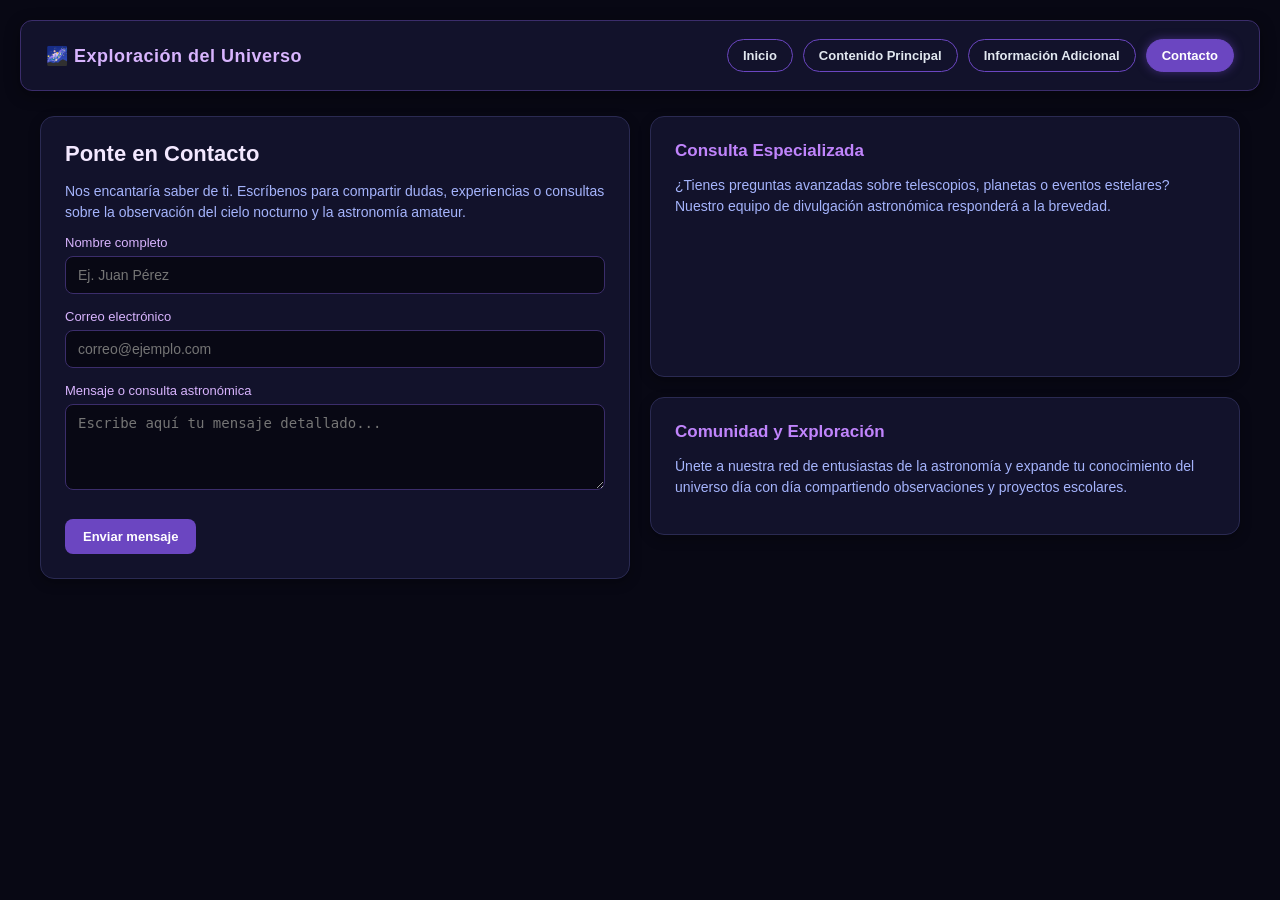
==== contacto.html @ 1d877252 "Crear contacto.html" ====
<!DOCTYPE html>
<html lang="es">
<head>
    <meta charset="UTF-8">
    <meta name="viewport" content="width=device-width, initial-scale=1.0">
    <title>El Universo - Contacto</title>
    <link rel="stylesheet" href="estilos.css">
</head>
<body>
    <header>
        <div class="logo">🌌 Exploración del Universo</div>
        <nav>
            <a href="index.html" class="nav-link">Inicio</a>
            <a href="contenido.html" class="nav-link">Contenido Principal</a>
            <a href="informacion.html" class="nav-link">Información Adicional</a>
            <a href="contacto.html" class="nav-link active">Contacto</a>
        </nav>
    </header>

    <main>
        <div class="col-2">
            <div class="tarjeta">
                <h1>Ponte en Contacto</h1>
                <p>Nos encantaría saber de ti. Escríbenos para compartir dudas, experiencias o consultas sobre la observación del cielo nocturno y la astronomía amateur.</p>
                
                <form action="#" method="get" onsubmit="alert('¡Mensaje enviado con éxito! Gracias por contactarnos.'); return false;">
                    <label for="nombre">Nombre completo</label>
                    <input type="text" id="nombre" name="nombre" placeholder="Ej. Juan Pérez" required>

                    <label for="correo">Correo electrónico</label>
                    <input type="email" id="correo" name="correo" placeholder="correo@ejemplo.com" required>

                    <label for="mensaje">Mensaje o consulta astronómica</label>
                    <textarea id="mensaje" name="mensaje" rows="4" placeholder="Escribe aquí tu mensaje detallado..." required></textarea>

                    <button type="submit" class="btn-accion">Enviar mensaje</button>
                </form>
            </div>

            <div>
                <div class="tarjeta">
                    <h2>Consulta Especializada</h2>
                    <p>¿Tienes preguntas avanzadas sobre telescopios, planetas o eventos estelares? Nuestro equipo de divulgación astronómica responderá a la brevedad.</p>
                    <div class="imagen-box" style="height: 120px; background-image: url('https://images.unsplash.com/photo-1516339901601-2e1b62dc0c45?auto=format&fit=crop&w=600&q=80');"></div>
                </div>

                <div class="tarjeta">
                    <h2>Comunidad y Exploración</h2>
                    <p>Únete a nuestra red de entusiastas de la astronomía y expande tu conocimiento del universo día con día compartiendo observaciones y proyectos escolares.</p>
                </div>
            </div>
        </div>
    </main>
</body>
</html>
---- estilos.css ----
/* ==========================================
   ESTILOS GENERALES - PRÁCTICA "EL UNIVERSO"
   ========================================== */
* {
    box-sizing: border-box;
}

body {
    background-color: #080814;
    color: #ffffff;
    font-family: 'Segoe UI', Tahoma, Geneva, Verdana, sans-serif;
    margin: 0;
    padding: 20px;
}

/* ==========================================
   ENCABEZADO Y MENÚ DE NAVEGACIÓN
   ========================================== */
header {
    background-color: #12122b;
    padding: 18px 25px;
    border-radius: 12px;
    border: 1px solid #3b2d6b;
    display: flex;
    justify-content: space-between;
    align-items: center;
    margin-bottom: 25px;
    box-shadow: 0 4px 15px rgba(0, 0, 0, 0.4);
}

.logo {
    font-size: 18px;
    font-weight: bold;
    color: #d8b4fe;
    letter-spacing: 0.5px;
}

nav {
    display: flex;
    gap: 10px;
    flex-wrap: wrap;
}

.nav-link {
    background: transparent;
    color: #e2e8f0;
    border: 1px solid #6b46c1;
    padding: 8px 15px;
    border-radius: 20px;
    font-size: 13px;
    font-weight: 600;
    text-decoration: none;
    transition: all 0.3s ease;
}

.nav-link.active, .nav-link:hover {
    background-color: #6b46c1;
    color: #ffffff;
    box-shadow: 0 0 10px rgba(107, 70, 193, 0.5);
}

/* ==========================================
   ESTRUCTURA Y CONTENEDORES (TARJETAS)
   ========================================== */
main {
    max-width: 1200px;
    margin: 0 auto;
}

.tarjeta {
    background-color: #12122b;
    border: 1px solid #2a2a52;
    border-radius: 14px;
    padding: 24px;
    margin-bottom: 20px;
    box-shadow: 0 4px 12px rgba(0, 0, 0, 0.3);
}

.sub-tarjeta {
    background-color: #0b0b1a;
    border: 1px solid #2a2a52;
    border-radius: 10px;
    padding: 15px;
    transition: transform 0.2s ease;
}

.sub-tarjeta:hover {
    border-color: #6b46c1;
    transform: translateY(-3px);
}

.sub-tarjeta img {
    width: 100%;
    height: 110px;
    object-fit: cover;
    border-radius: 6px;
    margin-bottom: 10px;
}

/* ==========================================
   SISTEMA DE REJILLAS (GRID)
   ========================================== */
.col-2 {
    display: grid;
    grid-template-columns: 1fr 1fr;
    gap: 20px;
}

.col-3 {
    display: grid;
    grid-template-columns: repeat(auto-fit, minmax(250px, 1fr));
    gap: 15px;
}

.col-4 {
    display: grid;
    grid-template-columns: repeat(auto-fit, minmax(220px, 1fr));
    gap: 15px;
}

@media (max-width: 768px) {
    .col-2 {
        grid-template-columns: 1fr;
    }
    header {
        flex-direction: column;
        gap: 15px;
        align-items: flex-start;
    }
}

/* ==========================================
   TIPOGRAFÍA E IMÁGENES
   ========================================== */
h1 {
    font-size: 22px;
    color: #f3e8ff;
    margin-top: 0;
    margin-bottom: 12px;
}

h2 {
    font-size: 17px;
    color: #c084fc;
    margin-top: 0;
    margin-bottom: 10px;
}

p {
    font-size: 14px;
    color: #a5b4fc;
    line-height: 1.5;
    margin-bottom: 12px;
}

ul {
    margin: 0;
    padding-left: 20px;
}

ul li {
    font-size: 14px;
    color: #a5b4fc;
    margin-bottom: 6px;
}

.imagen-box {
    width: 100%;
    height: 180px;
    background-size: cover;
    background-position: center;
    border-radius: 10px;
    margin-top: 15px;
}

/* ==========================================
   BOTONES Y FORMULARIOS
   ========================================== */
.btn-accion {
    display: inline-block;
    background-color: #6b46c1;
    color: white;
    border: none;
    padding: 10px 18px;
    border-radius: 8px;
    font-size: 13px;
    font-weight: bold;
    text-decoration: none;
    cursor: pointer;
    transition: background-color 0.3s ease;
    margin-top: 10px;
}

.btn-accion:hover {
    background-color: #553c9a;
}

label {
    display: block;
    font-size: 13px;
    color: #d8b4fe;
    margin-bottom: 6px;
    font-weight: 500;
}

input, textarea {
    width: 100%;
    padding: 10px 12px;
    margin-bottom: 15px;
    background-color: #080814;
    border: 1px solid #3b2d6b;
    color: white;
    border-radius: 8px;
    box-sizing: border-box;
    font-size: 14px;
}

input:focus, textarea:focus {
    outline: none;
    border-color: #c084fc;
}
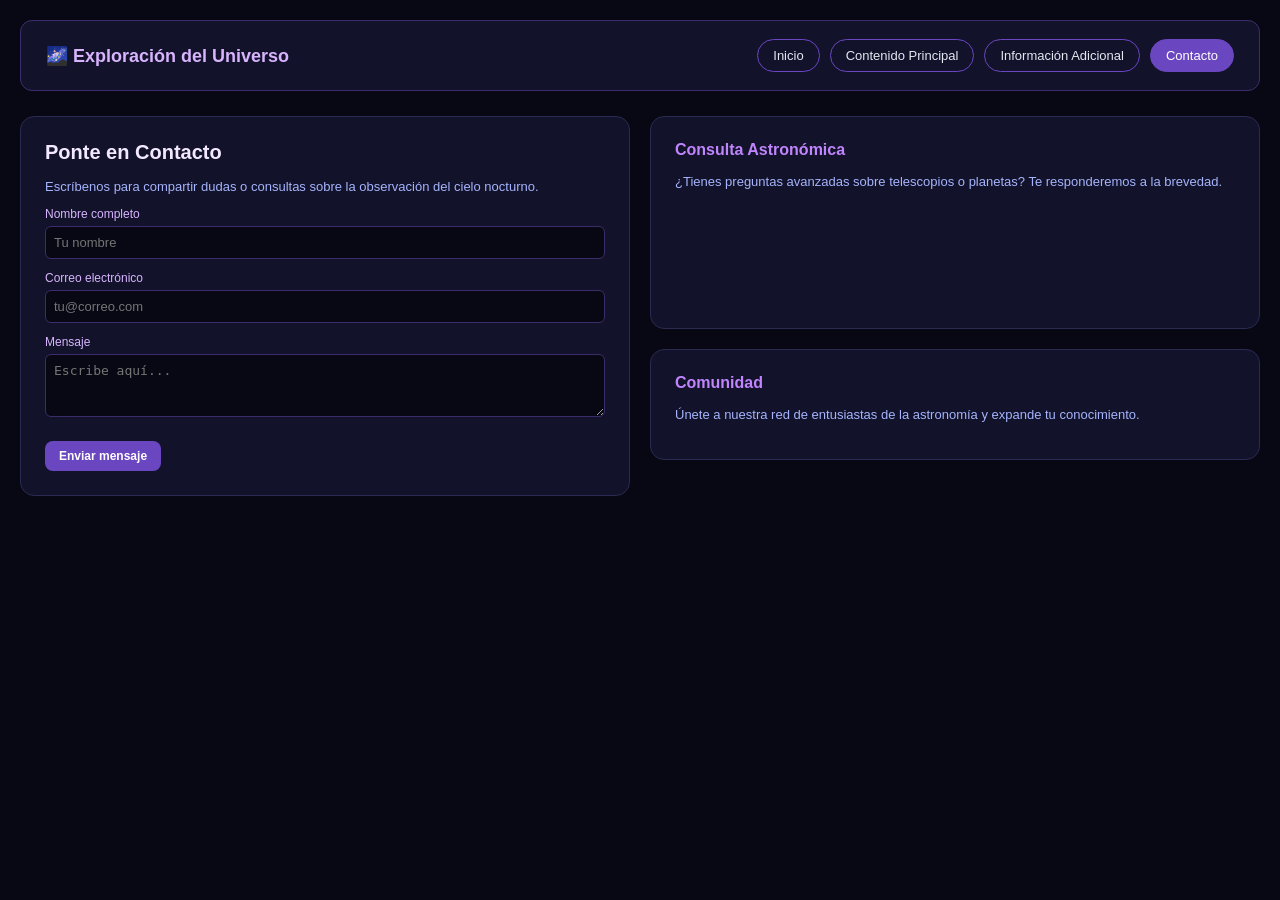
==== commit b7a3e5b7: "Revise contact form and section headings Updated contact form and descriptions for clarity." ====
--- a/contacto.html
+++ b/contacto.html
@@ -21,17 +21,17 @@
         <div class="col-2">
             <div class="tarjeta">
                 <h1>Ponte en Contacto</h1>
-                <p>Nos encantaría saber de ti. Escríbenos para compartir dudas, experiencias o consultas sobre la observación del cielo nocturno y la astronomía amateur.</p>
+                <p>Escríbenos para compartir dudas o consultas sobre la observación del cielo nocturno.</p>
                 
-                <form action="#" method="get" onsubmit="alert('¡Mensaje enviado con éxito! Gracias por contactarnos.'); return false;">
+                <form action="#" method="get" onsubmit="alert('¡Mensaje enviado con éxito!'); return false;">
                     <label for="nombre">Nombre completo</label>
-                    <input type="text" id="nombre" name="nombre" placeholder="Ej. Juan Pérez" required>
+                    <input type="text" id="nombre" name="nombre" placeholder="Tu nombre" required>
 
                     <label for="correo">Correo electrónico</label>
-                    <input type="email" id="correo" name="correo" placeholder="correo@ejemplo.com" required>
+                    <input type="email" id="correo" name="correo" placeholder="tu@correo.com" required>
 
-                    <label for="mensaje">Mensaje o consulta astronómica</label>
-                    <textarea id="mensaje" name="mensaje" rows="4" placeholder="Escribe aquí tu mensaje detallado..." required></textarea>
+                    <label for="mensaje">Mensaje</label>
+                    <textarea id="mensaje" name="mensaje" rows="3" placeholder="Escribe aquí..." required></textarea>
 
                     <button type="submit" class="btn-accion">Enviar mensaje</button>
                 </form>
@@ -39,14 +39,13 @@
 
             <div>
                 <div class="tarjeta">
-                    <h2>Consulta Especializada</h2>
-                    <p>¿Tienes preguntas avanzadas sobre telescopios, planetas o eventos estelares? Nuestro equipo de divulgación astronómica responderá a la brevedad.</p>
-                    <div class="imagen-box" style="height: 120px; background-image: url('https://images.unsplash.com/photo-1516339901601-2e1b62dc0c45?auto=format&fit=crop&w=600&q=80');"></div>
+                    <h2>Consulta Astronómica</h2>
+                    <p>¿Tienes preguntas avanzadas sobre telescopios o planetas? Te responderemos a la brevedad.</p>
+                    <div class="imagen-box" style="height: 100px; background-image: url('https://images.unsplash.com/photo-1516339901601-2e1b62dc0c45?auto=format&fit=crop&w=600&q=80');"></div>
                 </div>
-
                 <div class="tarjeta">
-                    <h2>Comunidad y Exploración</h2>
-                    <p>Únete a nuestra red de entusiastas de la astronomía y expande tu conocimiento del universo día con día compartiendo observaciones y proyectos escolares.</p>
+                    <h2>Comunidad</h2>
+                    <p>Únete a nuestra red de entusiastas de la astronomía y expande tu conocimiento.</p>
                 </div>
             </div>
         </div>
--- a/estilos.css
+++ b/estilos.css
@@ -1,6 +1,3 @@
-/* ==========================================
-   ESTILOS GENERALES - PRÁCTICA "EL UNIVERSO"
-   ========================================== */
 * {
     box-sizing: border-box;
 }
@@ -8,14 +5,11 @@
 body {
     background-color: #080814;
     color: #ffffff;
-    font-family: 'Segoe UI', Tahoma, Geneva, Verdana, sans-serif;
+    font-family: Arial, sans-serif;
     margin: 0;
     padding: 20px;
 }
 
-/* ==========================================
-   ENCABEZADO Y MENÚ DE NAVEGACIÓN
-   ========================================== */
 header {
     background-color: #12122b;
     padding: 18px 25px;
@@ -25,14 +19,12 @@
     justify-content: space-between;
     align-items: center;
     margin-bottom: 25px;
-    box-shadow: 0 4px 15px rgba(0, 0, 0, 0.4);
 }
 
 .logo {
     font-size: 18px;
     font-weight: bold;
     color: #d8b4fe;
-    letter-spacing: 0.5px;
 }
 
 nav {
@@ -48,23 +40,12 @@
     padding: 8px 15px;
     border-radius: 20px;
     font-size: 13px;
-    font-weight: 600;
     text-decoration: none;
-    transition: all 0.3s ease;
 }
 
 .nav-link.active, .nav-link:hover {
     background-color: #6b46c1;
     color: #ffffff;
-    box-shadow: 0 0 10px rgba(107, 70, 193, 0.5);
-}
-
-/* ==========================================
-   ESTRUCTURA Y CONTENEDORES (TARJETAS)
-   ========================================== */
-main {
-    max-width: 1200px;
-    margin: 0 auto;
 }
 
 .tarjeta {
@@ -73,7 +54,6 @@
     border-radius: 14px;
     padding: 24px;
     margin-bottom: 20px;
-    box-shadow: 0 4px 12px rgba(0, 0, 0, 0.3);
 }
 
 .sub-tarjeta {
@@ -81,12 +61,6 @@
     border: 1px solid #2a2a52;
     border-radius: 10px;
     padding: 15px;
-    transition: transform 0.2s ease;
-}
-
-.sub-tarjeta:hover {
-    border-color: #6b46c1;
-    transform: translateY(-3px);
 }
 
 .sub-tarjeta img {
@@ -97,9 +71,6 @@
     margin-bottom: 10px;
 }
 
-/* ==========================================
-   SISTEMA DE REJILLAS (GRID)
-   ========================================== */
 .col-2 {
     display: grid;
     grid-template-columns: 1fr 1fr;
@@ -108,114 +79,79 @@
 
 .col-3 {
     display: grid;
-    grid-template-columns: repeat(auto-fit, minmax(250px, 1fr));
+    grid-template-columns: repeat(auto-fit, minmax(200px, 1fr));
     gap: 15px;
 }
 
 .col-4 {
     display: grid;
-    grid-template-columns: repeat(auto-fit, minmax(220px, 1fr));
+    grid-template-columns: repeat(auto-fit, minmax(200px, 1fr));
     gap: 15px;
 }
 
-@media (max-width: 768px) {
+@media (max-width: 600px) {
     .col-2 {
         grid-template-columns: 1fr;
     }
-    header {
-        flex-direction: column;
-        gap: 15px;
-        align-items: flex-start;
-    }
 }
 
-/* ==========================================
-   TIPOGRAFÍA E IMÁGENES
-   ========================================== */
 h1 {
-    font-size: 22px;
+    font-size: 20px;
     color: #f3e8ff;
     margin-top: 0;
-    margin-bottom: 12px;
 }
 
 h2 {
-    font-size: 17px;
+    font-size: 16px;
     color: #c084fc;
     margin-top: 0;
-    margin-bottom: 10px;
 }
 
 p {
-    font-size: 14px;
+    font-size: 13px;
     color: #a5b4fc;
     line-height: 1.5;
-    margin-bottom: 12px;
-}
-
-ul {
-    margin: 0;
-    padding-left: 20px;
-}
-
-ul li {
-    font-size: 14px;
-    color: #a5b4fc;
-    margin-bottom: 6px;
+    margin-bottom: 10px;
 }
 
 .imagen-box {
     width: 100%;
-    height: 180px;
+    height: 160px;
     background-size: cover;
     background-position: center;
     border-radius: 10px;
-    margin-top: 15px;
+    margin-top: 12px;
 }
 
-/* ==========================================
-   BOTONES Y FORMULARIOS
-   ========================================== */
 .btn-accion {
     display: inline-block;
     background-color: #6b46c1;
     color: white;
     border: none;
-    padding: 10px 18px;
+    padding: 8px 14px;
     border-radius: 8px;
-    font-size: 13px;
+    font-size: 12px;
     font-weight: bold;
     text-decoration: none;
     cursor: pointer;
-    transition: background-color 0.3s ease;
-    margin-top: 10px;
-}
-
-.btn-accion:hover {
-    background-color: #553c9a;
+    margin-top: 8px;
 }
 
 label {
     display: block;
-    font-size: 13px;
+    font-size: 12px;
     color: #d8b4fe;
-    margin-bottom: 6px;
-    font-weight: 500;
+    margin-bottom: 5px;
 }
 
 input, textarea {
     width: 100%;
-    padding: 10px 12px;
-    margin-bottom: 15px;
+    padding: 8px;
+    margin-bottom: 12px;
     background-color: #080814;
     border: 1px solid #3b2d6b;
     color: white;
-    border-radius: 8px;
+    border-radius: 6px;
     box-sizing: border-box;
-    font-size: 14px;
+    font-size: 13px;
 }
-
-input:focus, textarea:focus {
-    outline: none;
-    border-color: #c084fc;
-}
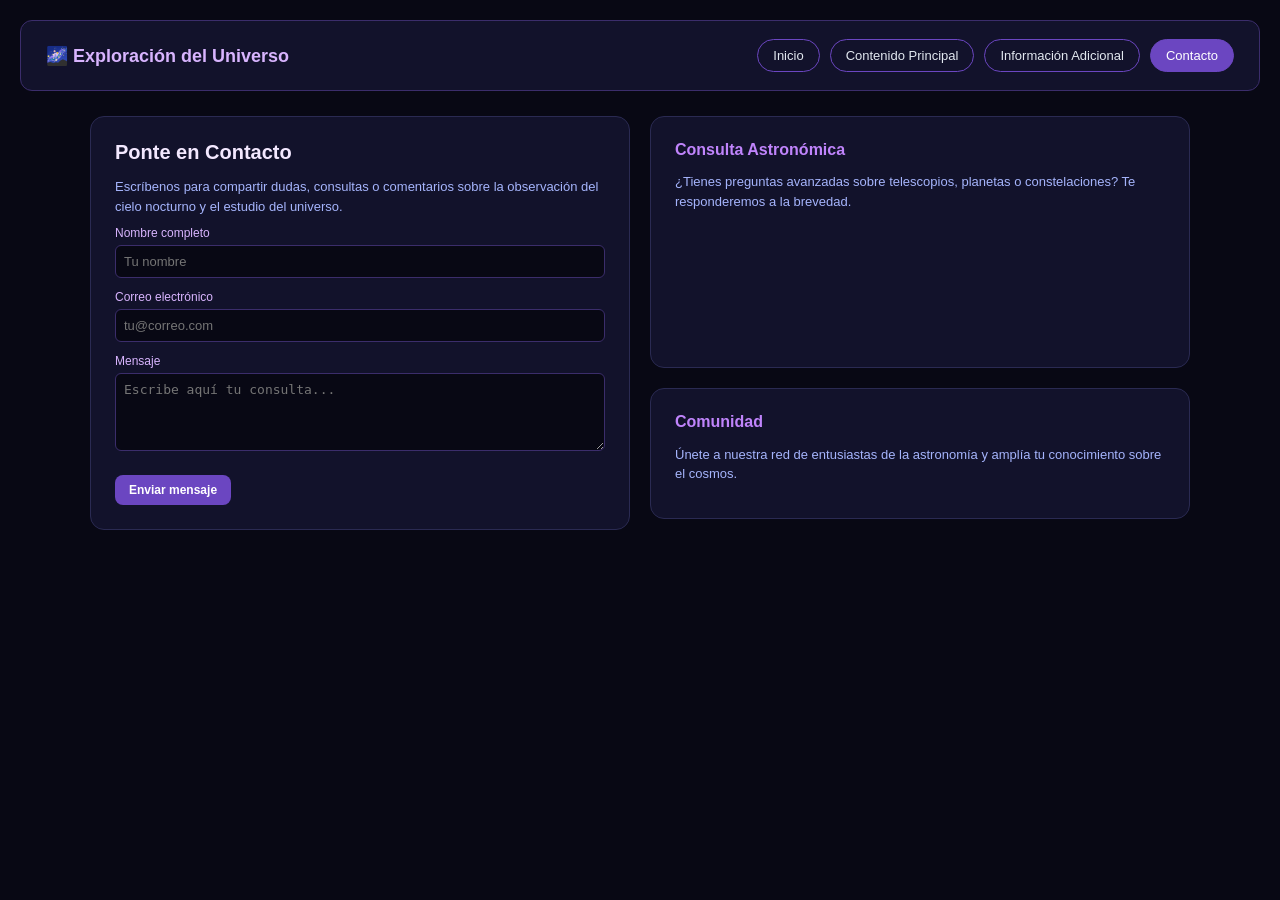
==== commit ce5bebf6: "Corregir la estructura completa del sitio web con 4 páginas, navegación y estilos externos." ====
--- a/contacto.html
+++ b/contacto.html
@@ -21,8 +21,8 @@
         <div class="col-2">
             <div class="tarjeta">
                 <h1>Ponte en Contacto</h1>
-                <p>Escríbenos para compartir dudas o consultas sobre la observación del cielo nocturno.</p>
-                
+                <p>Escríbenos para compartir dudas, consultas o comentarios sobre la observación del cielo nocturno y el estudio del universo.</p>
+
                 <form action="#" method="get" onsubmit="alert('¡Mensaje enviado con éxito!'); return false;">
                     <label for="nombre">Nombre completo</label>
                     <input type="text" id="nombre" name="nombre" placeholder="Tu nombre" required>
@@ -31,7 +31,7 @@
                     <input type="email" id="correo" name="correo" placeholder="tu@correo.com" required>
 
                     <label for="mensaje">Mensaje</label>
-                    <textarea id="mensaje" name="mensaje" rows="3" placeholder="Escribe aquí..." required></textarea>
+                    <textarea id="mensaje" name="mensaje" rows="4" placeholder="Escribe aquí tu consulta..." required></textarea>
 
                     <button type="submit" class="btn-accion">Enviar mensaje</button>
                 </form>
@@ -40,12 +40,13 @@
             <div>
                 <div class="tarjeta">
                     <h2>Consulta Astronómica</h2>
-                    <p>¿Tienes preguntas avanzadas sobre telescopios o planetas? Te responderemos a la brevedad.</p>
-                    <div class="imagen-box" style="height: 100px; background-image: url('https://images.unsplash.com/photo-1516339901601-2e1b62dc0c45?auto=format&fit=crop&w=600&q=80');"></div>
+                    <p>¿Tienes preguntas avanzadas sobre telescopios, planetas o constelaciones? Te responderemos a la brevedad.</p>
+                    <div class="imagen-box" style="height: 120px; background-image: url('https://images.unsplash.com/photo-1516339901601-2e1b62dc0c45?auto=format&fit=crop&w=600&q=80');"></div>
                 </div>
+
                 <div class="tarjeta">
                     <h2>Comunidad</h2>
-                    <p>Únete a nuestra red de entusiastas de la astronomía y expande tu conocimiento.</p>
+                    <p>Únete a nuestra red de entusiastas de la astronomía y amplía tu conocimiento sobre el cosmos.</p>
                 </div>
             </div>
         </div>
--- a/estilos.css
+++ b/estilos.css
@@ -41,11 +41,18 @@
     border-radius: 20px;
     font-size: 13px;
     text-decoration: none;
+    transition: 0.2s ease;
 }
 
-.nav-link.active, .nav-link:hover {
+.nav-link.active,
+.nav-link:hover {
     background-color: #6b46c1;
     color: #ffffff;
+}
+
+main {
+    max-width: 1100px;
+    margin: 0 auto;
 }
 
 .tarjeta {
@@ -85,14 +92,8 @@
 
 .col-4 {
     display: grid;
-    grid-template-columns: repeat(auto-fit, minmax(200px, 1fr));
+    grid-template-columns: repeat(auto-fit, minmax(220px, 1fr));
     gap: 15px;
-}
-
-@media (max-width: 600px) {
-    .col-2 {
-        grid-template-columns: 1fr;
-    }
 }
 
 h1 {
@@ -144,7 +145,8 @@
     margin-bottom: 5px;
 }
 
-input, textarea {
+input,
+textarea {
     width: 100%;
     padding: 8px;
     margin-bottom: 12px;
@@ -155,3 +157,18 @@
     box-sizing: border-box;
     font-size: 13px;
 }
+
+textarea {
+    resize: vertical;
+}
+
+@media (max-width: 600px) {
+    .col-2 {
+        grid-template-columns: 1fr;
+    }
+
+    header {
+        flex-direction: column;
+        align-items: flex-start;
+    }
+}
